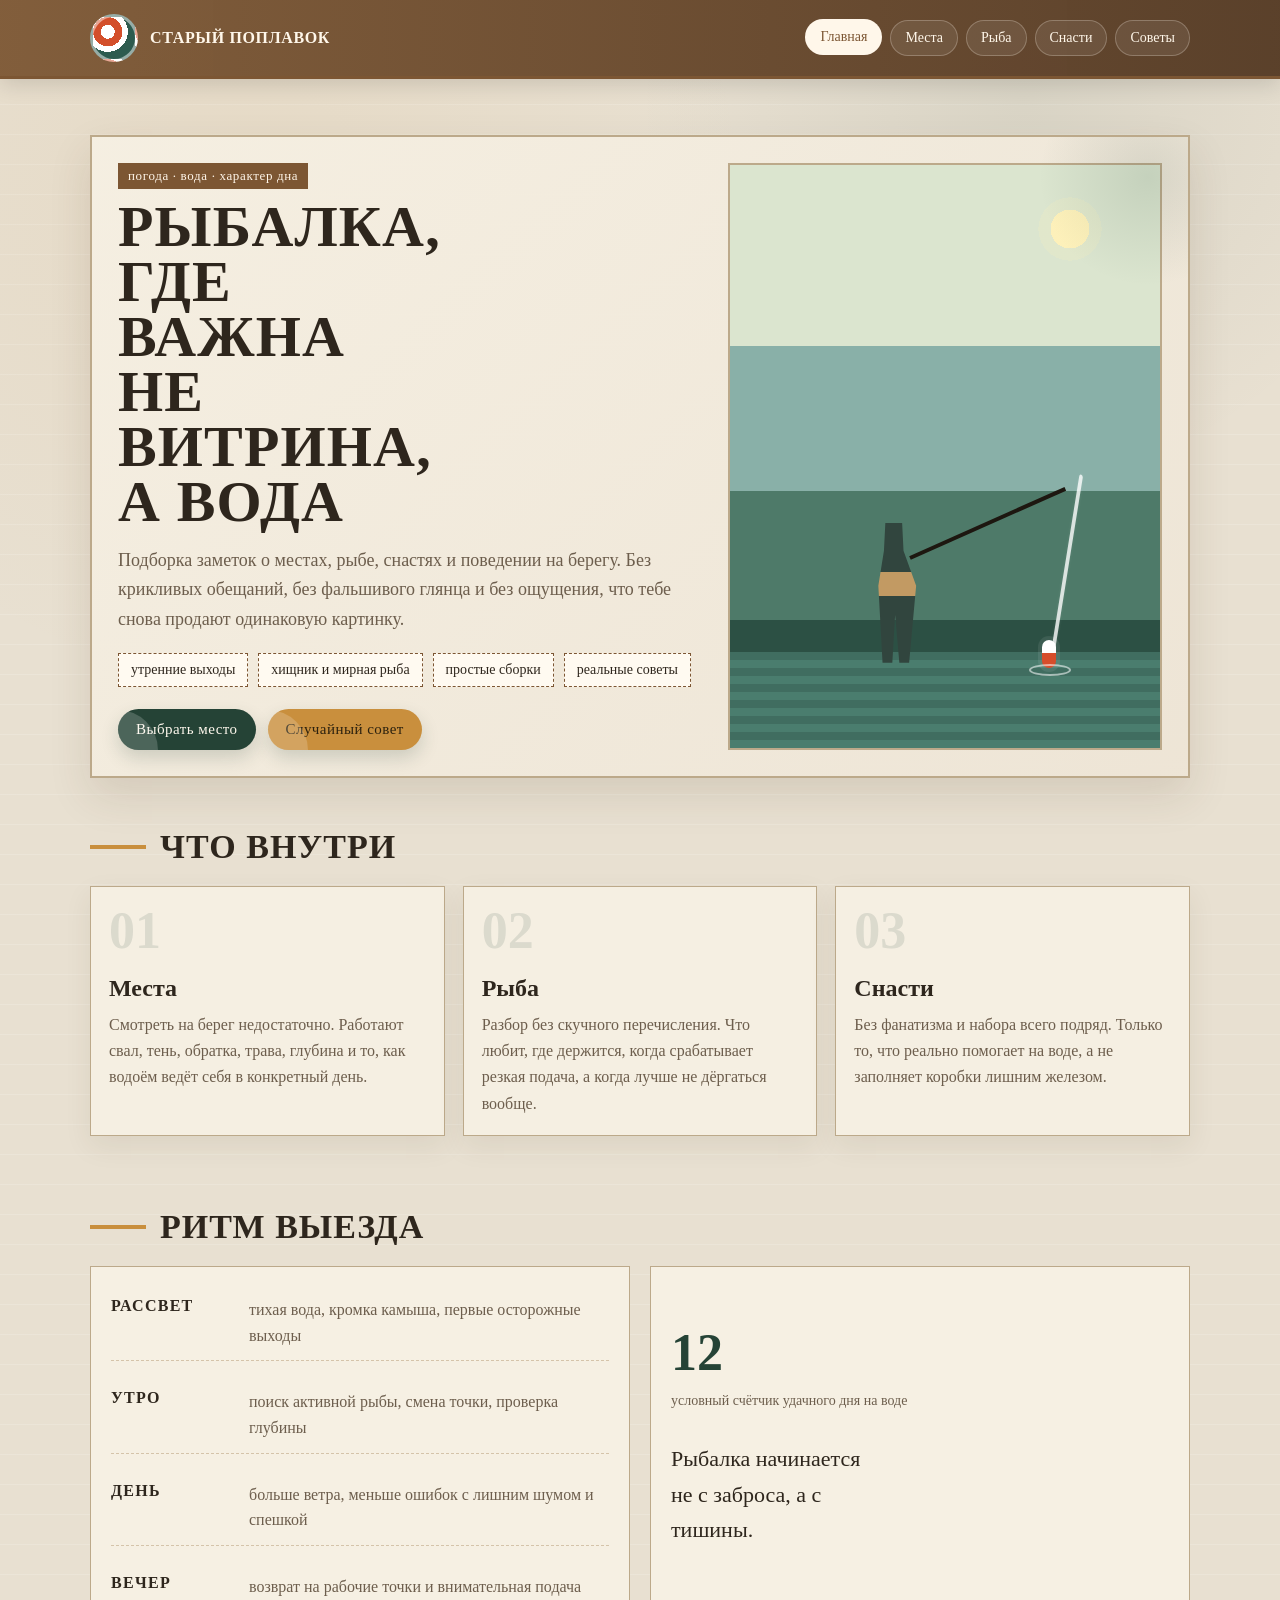
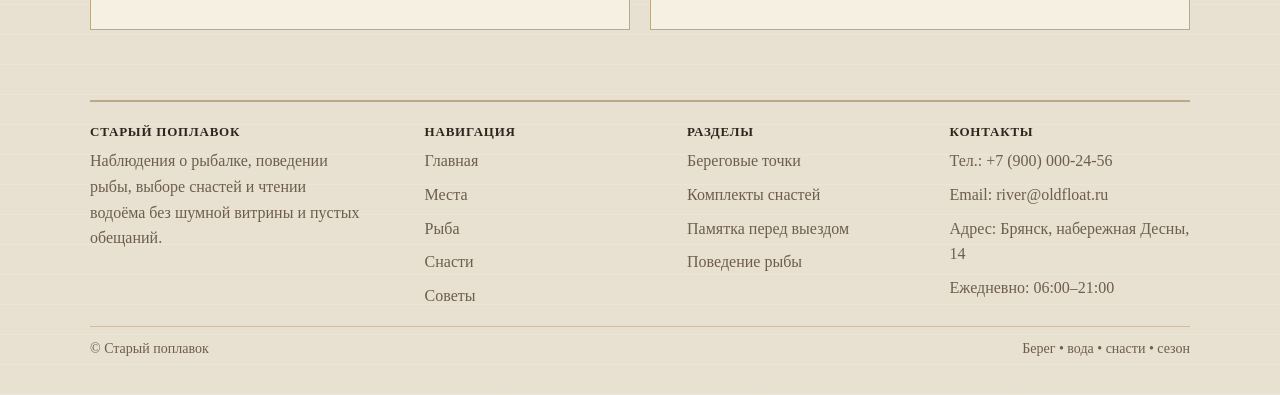
==== index.html @ b64a4b58 "Add files via upload" ====
<!doctype html>
<html lang="ru">
<head>
  <meta charset="UTF-8">
  <meta name="viewport" content="width=device-width, initial-scale=1.0">
  <title>Старый поплавок — о рыбалке без шума</title>
  <link rel="stylesheet" href="styles.css">
</head>
<body>
  <header class="topbar">
    <div class="container topbar-inner">
      <div class="brand"><div class="brand-badge"></div><div>Старый поплавок</div></div>
      <nav class="nav">
        <a class="active" href="index.html">Главная</a>
        <a href="spots.html">Места</a>
        <a href="fish.html">Рыба</a>
        <a href="gear.html">Снасти</a>
        <a href="tips.html">Советы</a>
      </nav>
    </div>
  </header>

  <main>
    <section class="hero">
      <div class="container hero-card">
        <div>
          <div class="ribbon">погода · вода · характер дна</div>
          <h1>Рыбалка, где важна не витрина, а вода</h1>
          <p>Подборка заметок о местах, рыбе, снастях и поведении на берегу. Без крикливых обещаний, без фальшивого глянца и без ощущения, что тебе снова продают одинаковую картинку.</p>
          <div class="tag-row">
            <div class="tag">утренние выходы</div>
            <div class="tag">хищник и мирная рыба</div>
            <div class="tag">простые сборки</div>
            <div class="tag">реальные советы</div>
          </div>
          <div class="button-row">
            <a class="btn" href="spots.html">Выбрать место</a>
            <button id="tipBtn" class="btn alt" type="button">Случайный совет</button>
          </div>
        </div>

        <div class="hero-illustration" aria-hidden="true">
          <div class="sun-glow"></div>
          <div class="shore"></div>
          <div class="water"></div>
          <div class="man"></div>
          <div class="rod"></div>
          <svg class="cast-line" viewBox="0 0 260 220" preserveAspectRatio="none" aria-hidden="true">
            <path d="M212 118 L194 188" />
          </svg>
          <div class="float"></div>
          <div class="ripples r1"></div>
          <div class="ripples r2"></div>
        </div>
      </div>
    </section>

    <section class="section">
      <div class="container">
        <div class="section-title"><span></span><h2>Что внутри</h2></div>
        <div class="grid feature-grid">
          <article class="card feature-card">
            <div class="feature-mark">01</div>
            <h3>Места</h3>
            <p>Смотреть на берег недостаточно. Работают свал, тень, обратка, трава, глубина и то, как водоём ведёт себя в конкретный день.</p>
          </article>
          <article class="card feature-card">
            <div class="feature-mark">02</div>
            <h3>Рыба</h3>
            <p>Разбор без скучного перечисления. Что любит, где держится, когда срабатывает резкая подача, а когда лучше не дёргаться вообще.</p>
          </article>
          <article class="card feature-card">
            <div class="feature-mark">03</div>
            <h3>Снасти</h3>
            <p>Без фанатизма и набора всего подряд. Только то, что реально помогает на воде, а не заполняет коробки лишним железом.</p>
          </article>
        </div>
      </div>
    </section>

    <section class="section">
      <div class="container">
        <div class="section-title"><span></span><h2>Ритм выезда</h2></div>
        <div class="split">
          <div class="list-paper timeline-paper">
            <div class="timeline-row"><strong>Рассвет</strong><span>тихая вода, кромка камыша, первые осторожные выходы</span></div>
            <div class="timeline-row"><strong>Утро</strong><span>поиск активной рыбы, смена точки, проверка глубины</span></div>
            <div class="timeline-row"><strong>День</strong><span>больше ветра, меньше ошибок с лишним шумом и спешкой</span></div>
            <div class="timeline-row"><strong>Вечер</strong><span>возврат на рабочие точки и внимательная подача</span></div>
          </div>
          <div class="list-paper quote-paper">
            <div class="counter" id="catch-count" data-target="12">0</div>
            <p class="small">условный счётчик удачного дня на воде</p>
            <p id="quote" class="rotating-quote">Рыбалка начинается не с заброса, а с тишины.</p>
          </div>
        </div>
      </div>
    </section>
  </main>

<footer class="site-footer">
  <div class="container footer-main">
    <div class="footer-col footer-branding">
      <div class="footer-title">Старый поплавок</div>
      <p>Наблюдения о рыбалке, поведении рыбы, выборе снастей и чтении водоёма без шумной витрины и пустых обещаний.</p>
    </div>
    <div class="footer-col">
      <div class="footer-heading">Навигация</div>
      <a href="index.html">Главная</a>
      <a href="spots.html">Места</a>
      <a href="fish.html">Рыба</a>
      <a href="gear.html">Снасти</a>
      <a href="tips.html">Советы</a>
    </div>
    <div class="footer-col">
      <div class="footer-heading">Разделы</div>
      <a href="spots.html#routes">Береговые точки</a>
      <a href="gear.html#kits">Комплекты снастей</a>
      <a href="tips.html#checklist">Памятка перед выездом</a>
      <a href="fish.html">Поведение рыбы</a>
    </div>
    <div class="footer-col">
      <div class="footer-heading">Контакты</div>
      <p>Тел.: +7 (900) 000-24-56</p>
      <p>Email: river@oldfloat.ru</p>
      <p>Адрес: Брянск, набережная Десны, 14</p>
      <p>Ежедневно: 06:00–21:00</p>
    </div>
  </div>
  <div class="container footer-bottom">
    <div>© Старый поплавок</div>
    <div>Берег • вода • снасти • сезон</div>
  </div>
</footer>

  <div id="tipModal" class="modal" aria-hidden="true">
    <div class="modal-card">
      <button class="modal-close" id="closeTipModal" type="button" aria-label="Закрыть">×</button>
      <div class="ribbon">случайный совет</div>
      <h3>Что стоит помнить</h3>
      <p id="modalTipText">Совет появится здесь.</p>
      <button id="nextTipBtn" class="btn" type="button">Другой совет</button>
    </div>
  </div>

  <script src="script.js"></script>
</body>
</html>
---- styles.css ----
:root{
  --bg:#e8e0d1;
  --paper:#f6f0e3;
  --deep:#254336;
  --wood:#7c5633;
  --accent:#c98f3d;
  --line:#bca98a;
  --text:#2e261d;
  --muted:#6d5e4d;
  --light:#fff8ee;
}
*{box-sizing:border-box}
html{scroll-behavior:smooth}
body{
  margin:0;
  font-family:Georgia,"Times New Roman",serif;
  color:var(--text);
  background:
    radial-gradient(circle at 20% 10%,rgba(201,143,61,.08),transparent 24%),
    radial-gradient(circle at 80% 5%,rgba(37,67,54,.08),transparent 18%),
    repeating-linear-gradient(0deg,rgba(255,255,255,.16),rgba(255,255,255,.16) 1px,transparent 1px,transparent 30px),
    var(--bg);
}
body.modal-open{overflow:hidden}
a{color:inherit;text-decoration:none}
img{max-width:100%;display:block}
button{font:inherit}
.container{width:min(1100px,92%);margin:0 auto}

.topbar{
  border-bottom:3px solid var(--wood);
  background:linear-gradient(to right,rgba(124,86,51,.95),rgba(85,58,36,.96));
  color:#fff7ea;
  position:sticky;top:0;z-index:20;
  box-shadow:0 6px 20px rgba(0,0,0,.12)
}
.topbar-inner{display:flex;align-items:center;justify-content:space-between;gap:20px;padding:14px 0}
.brand{display:flex;align-items:center;gap:12px;font-weight:700;letter-spacing:.04em;text-transform:uppercase}
.brand-badge{
  width:48px;height:48px;border-radius:50%;
  background:radial-gradient(circle at 35% 35%,#fff 0 18%,#d34f2b 18% 38%,#fff 38% 52%,#2d5b4f 52%);
  border:3px solid rgba(255,255,255,.5);
  animation:bob 2.8s ease-in-out infinite
}
@keyframes bob{0%,100%{transform:translateY(0)}50%{transform:translateY(-4px)}}
.nav{display:flex;flex-wrap:wrap;gap:8px}
.nav a{
  padding:9px 14px;border:1px solid rgba(255,247,234,.25);background:rgba(255,255,255,.08);
  border-radius:999px;font-size:14px;transition:.25s
}
.nav a:hover,.nav a.active{background:#fff7ea;color:var(--wood);transform:translateY(-1px)}

.hero{padding:56px 0 26px}
.hero-card{
  background:linear-gradient(135deg,rgba(246,240,227,.94),rgba(238,229,214,.95));
  border:2px solid var(--line);
  box-shadow:0 18px 40px rgba(70,50,25,.12);
  display:grid;grid-template-columns:1.15fr .85fr;gap:22px;
  padding:26px;position:relative;overflow:hidden
}
.hero-card:after{
  content:"";position:absolute;right:-70px;top:-70px;width:220px;height:220px;border-radius:50%;
  background:radial-gradient(circle,rgba(37,67,54,.12),transparent 70%)
}
.hero h1{font-size:58px;line-height:.95;margin:0 0 16px;text-transform:uppercase;letter-spacing:.02em;max-width:10ch}
.hero p{font-size:18px;line-height:1.65;margin:0 0 18px;color:var(--muted);max-width:62ch}
.tag-row{display:flex;flex-wrap:wrap;gap:10px;margin:18px 0 22px}
.tag{padding:8px 12px;border:1px dashed var(--wood);background:#fffaf1;font-size:14px}
.button-row{display:flex;flex-wrap:wrap;gap:12px}
.btn{
  border:none;cursor:pointer;padding:12px 18px;font-size:15px;letter-spacing:.03em;
  background:var(--deep);color:#fef8ed;border-radius:999px;box-shadow:0 8px 18px rgba(37,67,54,.18);
  transition:.25s;position:relative;overflow:hidden
}
.btn.alt{background:var(--accent);color:#2d220f}
.btn:hover{transform:translateY(-2px) scale(1.01)}
.btn::after{
  content:"";position:absolute;inset:auto auto -40px -40px;width:80px;height:80px;border-radius:50%;
  background:rgba(255,255,255,.18);transition:.35s
}
.btn:hover::after{transform:scale(3)}

.hero-illustration{
  min-height:330px;border:2px solid var(--line);
  background:linear-gradient(to top,#2c5044 0 22%,#4e7a69 22% 44%,#89b0a8 44% 69%,#dbe5cf 69%);
  position:relative;overflow:hidden
}
.sun-glow{position:absolute;right:54px;top:28px;width:72px;height:72px;border-radius:50%;background:radial-gradient(circle,rgba(255,241,185,.95) 0 38%,rgba(255,241,185,.18) 38% 62%,transparent 62%)}
.hero-illustration .shore{position:absolute;bottom:72px;left:-10px;right:-10px;height:18px;background:#74512f;transform:skewX(-14deg)}
.hero-illustration .water{position:absolute;bottom:0;left:0;right:0;height:96px;background:repeating-linear-gradient(180deg,#406d60,#406d60 8px,#4a7d6e 8px,#4a7d6e 16px)}
.hero-illustration .man{position:absolute;bottom:85px;left:30%;width:70px;height:140px;background:linear-gradient(#31453e 0 35%,#c29a63 35% 52%,#31453e 52% 100%);clip-path:polygon(38% 0,62% 0,64% 20%,82% 45%,72% 100%,58% 100%,52% 66%,48% 100%,34% 100%,28% 45%,36% 20%)}
.hero-illustration .rod{position:absolute;bottom:188px;left:42%;width:170px;height:4px;background:#1d1710;transform:rotate(-24deg);transform-origin:left center}
.hero-illustration .line{position:absolute;left:71.5%;top:126px;width:2px;height:132px;background:rgba(255,255,255,.8);transform:rotate(6deg);transform-origin:top center}
.hero-illustration .float{position:absolute;left:72.5%;bottom:80px;width:14px;height:28px;border-radius:14px;background:linear-gradient(#fff 0 45%,#d64d2b 45%);box-shadow:0 0 0 4px rgba(255,255,255,.08)}
.ripples{position:absolute;border:2px solid rgba(255,255,255,.33);border-radius:50%;width:42px;height:12px;left:69.5%;bottom:72px;animation:ripple 2.8s ease-out infinite}
.r2{animation-delay:1.4s}
@keyframes ripple{0%{transform:scale(.8);opacity:.8}100%{transform:scale(1.8);opacity:0}}

.section{padding:24px 0 48px}
.section-title{display:flex;align-items:center;gap:14px;margin-bottom:20px}
.section-title h2{margin:0;font-size:34px;text-transform:uppercase;letter-spacing:.03em}
.section-title span{width:56px;height:4px;background:var(--accent)}
.note{background:var(--paper);border-left:5px solid var(--accent);padding:18px 18px 18px 22px;line-height:1.7;box-shadow:0 10px 25px rgba(50,35,20,.08)}
.grid{display:grid;grid-template-columns:repeat(3,1fr);gap:18px}
.card{background:rgba(246,240,227,.96);border:1px solid var(--line);padding:18px;box-shadow:0 10px 26px rgba(70,50,25,.08);transition:.25s}
.card:hover{transform:translateY(-4px) rotate(-.25deg)}
.card h3{margin:0 0 10px;font-size:24px}
.card p{margin:0;color:var(--muted);line-height:1.65}
.ribbon{display:inline-block;background:var(--wood);color:#fff6ea;padding:5px 10px;font-size:13px;letter-spacing:.05em;margin-bottom:10px}
.split{display:grid;grid-template-columns:1fr 1fr;gap:20px}
.list-paper{background:var(--paper);border:1px solid var(--line);padding:18px 20px}
.list-paper ul{margin:0;padding-left:22px;line-height:1.9}
.feature-card{position:relative;overflow:hidden;min-height:210px}
.feature-mark{font-size:52px;font-weight:700;line-height:1;color:rgba(37,67,54,.12);margin-bottom:18px}
.timeline-paper{display:grid;gap:16px}
.timeline-row{display:grid;grid-template-columns:120px 1fr;gap:18px;padding:12px 0;border-bottom:1px dashed #d5c4aa}
.timeline-row:last-child{border-bottom:none}
.timeline-row strong{text-transform:uppercase;letter-spacing:.08em}
.timeline-row span{color:var(--muted);line-height:1.6}
.quote-paper{display:flex;flex-direction:column;justify-content:center;align-items:flex-start;min-height:260px}
.counter{font-size:52px;font-weight:700;color:var(--deep);line-height:1}
.small{font-size:14px;color:var(--muted)}
.rotating-quote{margin-top:18px;font-size:22px;line-height:1.6;max-width:18ch;transition:opacity .2s,transform .2s}
.rotating-quote.fade-swap{opacity:.2;transform:translateY(4px)}

.table-wrap{background:var(--paper);border:1px solid var(--line);overflow:auto}
table{width:100%;border-collapse:collapse}
th,td{padding:14px 12px;border-bottom:1px solid #d8cbb5;text-align:left;vertical-align:top}
th{background:#ede3d2;text-transform:uppercase;font-size:12px;letter-spacing:.08em}

.fish-layout{display:grid;grid-template-columns:240px 1fr;gap:20px;margin-top:22px}
.fish-menu{display:grid;gap:10px;align-content:start}
.fish-tab{
  width:100%;text-align:left;padding:14px 16px;border:1px solid var(--line);background:var(--light);
  color:var(--text);border-radius:16px;cursor:pointer;transition:.25s
}
.fish-tab:hover,.fish-tab.active{background:var(--deep);color:#fff7ea;transform:translateX(4px)}
.fish-stage{min-height:420px;position:relative;overflow:hidden}
.fish-view{display:none;animation:fadeRise .35s ease}
.fish-view.active{display:block}
@keyframes fadeRise{from{opacity:0;transform:translateY(8px)}to{opacity:1;transform:none}}
.fish-banner{display:grid;grid-template-columns:190px 1fr;gap:20px;padding:18px;border-radius:24px;margin-bottom:18px;align-items:center}
.fish-banner h3{margin:0 0 10px;font-size:34px}
.fish-banner p{color:var(--text)}
.fish-banner.warm{background:linear-gradient(135deg,#f0e0bc,#ead0a7)}
.fish-banner.cool{background:linear-gradient(135deg,#d6e4db,#bdd0c7)}
.fish-banner.gold{background:linear-gradient(135deg,#edd39c,#e6c27d)}
.fish-banner.mist{background:linear-gradient(135deg,#e5e5dd,#d4d2c2)}
.fish-silhouette{
  width:160px;height:88px;position:relative;
  background:linear-gradient(to right,#ba8740,#f2cd8d);
  border-radius:70px 42px 42px 70px;
  clip-path:polygon(0 50%,14% 10%,74% 0,100% 50%,74% 100%,14% 90%);
  box-shadow:inset 0 -8px 0 rgba(0,0,0,.08)
}
.fish-silhouette::after{content:"";position:absolute;right:-12px;top:28px;border-left:26px solid rgba(102,68,28,.8);border-top:16px solid transparent;border-bottom:16px solid transparent}
.fish-silhouette.pike{transform:scaleX(1.15);background:linear-gradient(to right,#7b8f58,#b7cb88)}
.fish-silhouette.okun{background:linear-gradient(to right,#c8892c,#f0c36d)}
.fish-silhouette.lesh{background:linear-gradient(to right,#8f8578,#ccc0af);height:96px}
.fish-silhouette.plotva{background:linear-gradient(to right,#a8917b,#d9c1a9)}
.fish-silhouette.lin{background:linear-gradient(to right,#5f7054,#98b07e)}
.fish-facts{display:grid;grid-template-columns:repeat(3,1fr);gap:14px}
.fish-facts div{background:#fffaf1;border:1px dashed var(--line);padding:14px;border-radius:16px;display:grid;gap:8px}
.fish-facts strong{text-transform:uppercase;font-size:12px;letter-spacing:.08em;color:var(--muted)}
.fish-facts span{line-height:1.5}

.tips-split{align-items:stretch}
.tips-stack{display:grid;gap:14px}
.tip-strip{border-left:4px solid var(--accent)}
.advice-panel{display:flex;flex-direction:column;justify-content:center;min-height:100%}
.check-grid{display:grid;grid-template-columns:repeat(3,1fr);gap:18px;margin-top:22px}
.check-card{background:var(--paper);border:1px solid var(--line);padding:18px;box-shadow:0 10px 24px rgba(70,50,25,.08)}
.check-card h3{margin:0 0 12px;font-size:22px}
.check-card ul{margin:0;padding-left:20px;line-height:1.8;color:var(--muted)}

.modal{
  position:fixed;inset:0;background:rgba(24,20,15,.52);display:flex;align-items:center;justify-content:center;
  padding:20px;opacity:0;pointer-events:none;transition:.25s;z-index:40
}
.modal.show{opacity:1;pointer-events:auto}
.modal-card{
  width:min(520px,100%);background:linear-gradient(135deg,#f8f1e3,#efe0c4);border:2px solid var(--line);
  box-shadow:0 24px 50px rgba(0,0,0,.24);padding:24px;border-radius:24px;position:relative;transform:translateY(12px);transition:.25s
}
.modal.show .modal-card{transform:translateY(0)}
.modal-card h3{margin:0 0 12px;font-size:30px}
.modal-card p{font-size:18px;line-height:1.7;margin:0 0 18px;color:var(--text)}
.modal-close{
  position:absolute;right:14px;top:10px;border:none;background:transparent;font-size:34px;line-height:1;cursor:pointer;color:var(--wood)
}

.footer{padding:26px 0 50px;color:var(--muted)}
.footer-box{border-top:2px solid var(--line);padding-top:20px;display:flex;justify-content:space-between;gap:16px;flex-wrap:wrap}

@media (max-width:900px){
  .hero-card,.split,.grid,.check-grid,.fish-layout,.fish-facts,.gear-grid,.spot-stage,.footer-main{grid-template-columns:1fr}
  .hero h1{font-size:42px;max-width:none}
  .fish-banner{grid-template-columns:1fr}
  .timeline-row{grid-template-columns:1fr;gap:6px}
}


.cast-line{position:absolute;inset:0;width:100%;height:100%;pointer-events:none}
.cast-line path{fill:none;stroke:rgba(255,255,255,.78);stroke-width:2.2;stroke-linecap:round;filter:drop-shadow(0 0 1px rgba(255,255,255,.12))}
.site-footer{padding:22px 0 38px;color:var(--muted)}
.footer-main{border-top:2px solid var(--line);padding-top:22px;display:grid;grid-template-columns:1.3fr 1fr 1fr 1fr;gap:22px}
.footer-col{display:grid;align-content:start;gap:8px}
.footer-col a,.footer-col p{margin:0;line-height:1.6}
.footer-title,.footer-heading{font-weight:700;color:var(--text);text-transform:uppercase;letter-spacing:.06em;font-size:13px}
.footer-branding p{max-width:34ch}
.footer-bottom{border-top:1px solid #ccbca1;margin-top:18px;padding-top:14px;display:flex;justify-content:space-between;gap:12px;flex-wrap:wrap;font-size:14px}
.spot-stage{display:grid;grid-template-columns:1fr 1fr;gap:18px;margin-top:22px}
.spot-stage.second{margin-top:18px}
.spot-card{position:relative;min-height:290px;padding:24px;border:1px solid var(--line);overflow:hidden;background:linear-gradient(180deg,rgba(246,240,227,.96),rgba(236,227,208,.97));box-shadow:0 10px 26px rgba(70,50,25,.08)}
.spot-card::before{content:"";position:absolute;left:0;right:0;bottom:0;height:42%;opacity:.75}
.spot-card::after{content:"";position:absolute;inset:auto 0 0 0;height:14px;background:repeating-linear-gradient(90deg,rgba(255,255,255,.06),rgba(255,255,255,.06) 26px,rgba(0,0,0,.04) 26px,rgba(0,0,0,.04) 52px)}
.spot-card.reeds::before{background:linear-gradient(180deg,transparent 0 40%,rgba(64,103,85,.95) 40% 100%)}
.spot-card.current::before{background:linear-gradient(180deg,transparent 0 38%,rgba(82,122,126,.85) 38% 100%)}
.spot-card.bridge::before{background:linear-gradient(180deg,transparent 0 40%,rgba(71,90,79,.92) 40% 100%)}
.spot-card.shelf::before{background:linear-gradient(180deg,transparent 0 42%,rgba(95,120,97,.9) 42% 100%)}
.spot-card h3,.spot-card p,.spot-card ul,.spot-badge{position:relative;z-index:1}
.spot-card h3{margin:10px 0 12px;font-size:30px}
.spot-card p{line-height:1.65;max-width:34ch}
.spot-card ul{margin:16px 0 0;padding-left:20px;line-height:1.8}
.spot-badge{display:inline-block;padding:6px 10px;border:1px solid rgba(46,38,29,.18);background:rgba(255,248,238,.82);text-transform:uppercase;letter-spacing:.08em;font-size:12px}
.gear-grid{display:grid;grid-template-columns:repeat(3,1fr);gap:18px;margin-top:22px}
.gear-card{background:rgba(246,240,227,.96);border:1px solid var(--line);padding:20px;box-shadow:0 10px 26px rgba(70,50,25,.08);transition:.25s}
.gear-card:hover{transform:translateY(-4px)}
.gear-top{display:grid;grid-template-columns:78px 1fr;gap:16px;align-items:center;margin-bottom:12px}
.gear-kicker{text-transform:uppercase;letter-spacing:.08em;font-size:12px;color:var(--muted)}
.gear-card h3{margin:4px 0 0;font-size:28px}
.gear-card p{line-height:1.7;color:var(--muted)}
.gear-card ul{margin:14px 0 0;padding-left:20px;line-height:1.8}
.gear-icon{width:78px;height:78px;border-radius:22px;background:#e8dcc5;position:relative;border:1px solid #ccb893}
.float-kit::before{content:"";position:absolute;left:34px;top:14px;width:10px;height:44px;border-radius:10px;background:linear-gradient(#fff 0 48%,#d45534 48%)}
.float-kit::after{content:"";position:absolute;left:18px;bottom:15px;width:42px;height:12px;border:2px solid rgba(60,98,82,.6);border-radius:50%}
.spin-kit::before{content:"";position:absolute;left:16px;top:42px;width:46px;height:4px;background:#2e261d;transform:rotate(-24deg);transform-origin:left center}
.spin-kit::after{content:"";position:absolute;left:44px;top:26px;width:14px;height:14px;border:3px solid #7c5633;border-radius:50%}
.feeder-kit::before{content:"";position:absolute;left:20px;top:22px;width:40px;height:24px;border:3px solid #7c5633;border-radius:8px;box-shadow:inset 0 0 0 3px transparent;background:repeating-linear-gradient(90deg,#7c5633,#7c5633 3px,transparent 3px,transparent 9px)}
.feeder-kit::after{content:"";position:absolute;left:30px;top:46px;width:18px;height:18px;border-left:3px solid #7c5633;border-bottom:3px solid #7c5633;transform:rotate(-45deg)}
.mini-title{margin:0 0 14px;font-size:24px}
.kit-line{display:grid;gap:4px;padding:10px 0;border-bottom:1px dashed #d5c4aa}
.kit-line:last-child{border-bottom:none}
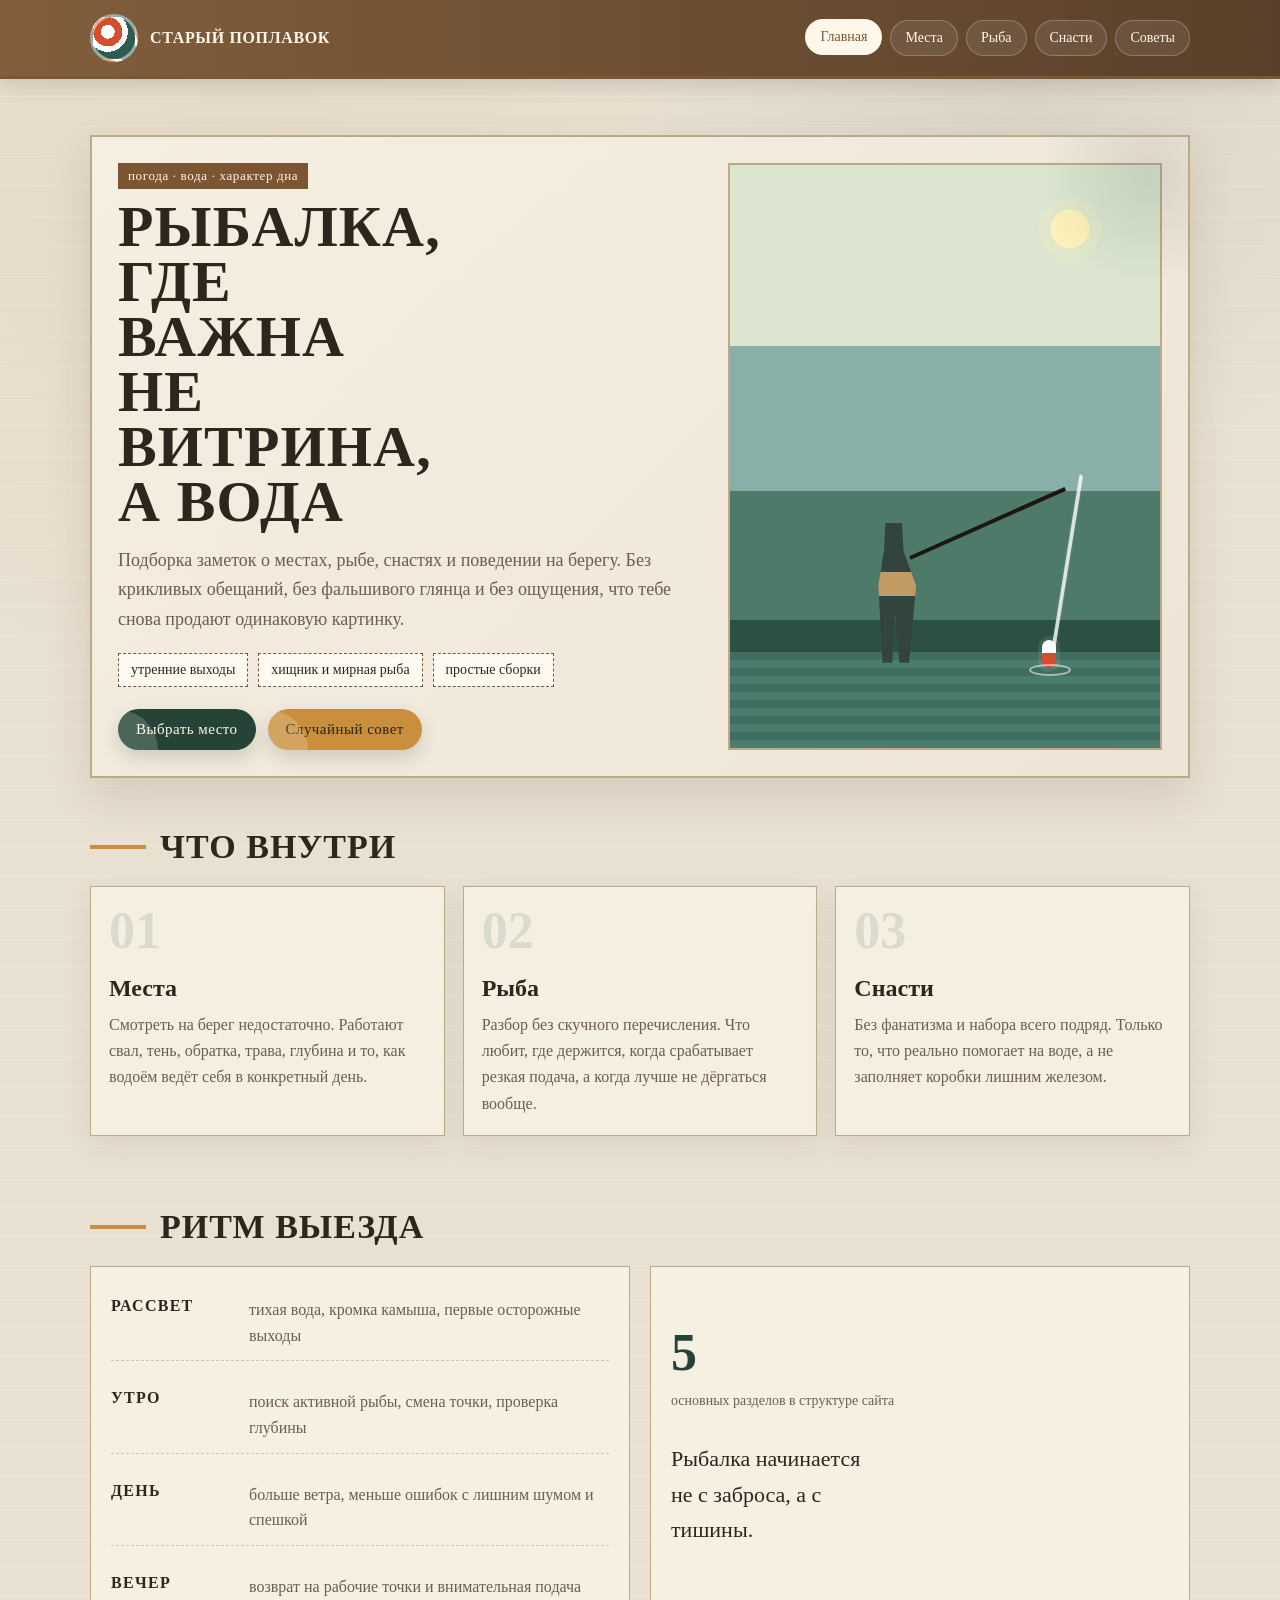
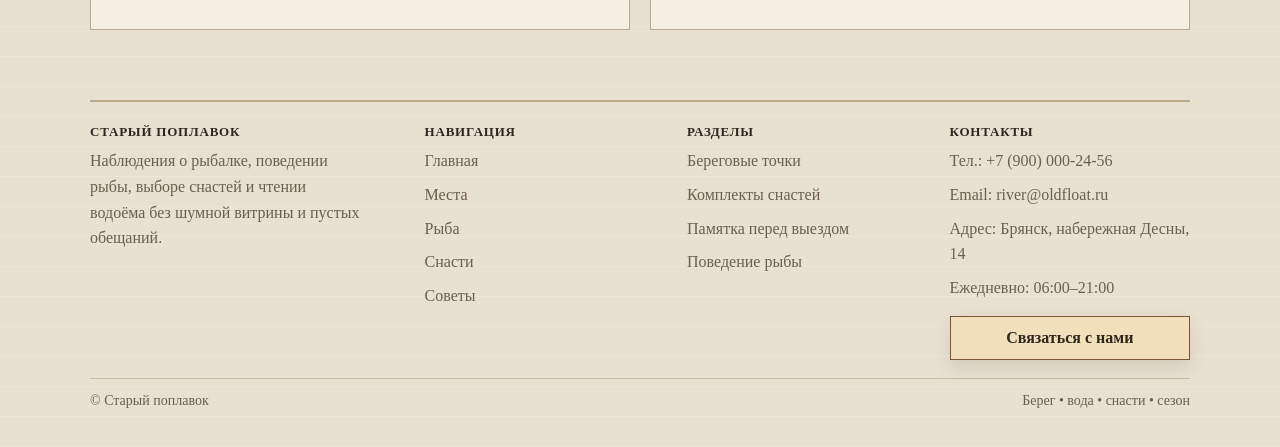
==== commit e1a9a51c: "Add files via upload" ====
--- a/index.html
+++ b/index.html
@@ -31,8 +31,7 @@
             <div class="tag">утренние выходы</div>
             <div class="tag">хищник и мирная рыба</div>
             <div class="tag">простые сборки</div>
-            <div class="tag">реальные советы</div>
-          </div>
+                      </div>
           <div class="button-row">
             <a class="btn" href="spots.html">Выбрать место</a>
             <button id="tipBtn" class="btn alt" type="button">Случайный совет</button>
@@ -89,8 +88,8 @@
             <div class="timeline-row"><strong>Вечер</strong><span>возврат на рабочие точки и внимательная подача</span></div>
           </div>
           <div class="list-paper quote-paper">
-            <div class="counter" id="catch-count" data-target="12">0</div>
-            <p class="small">условный счётчик удачного дня на воде</p>
+            <div class="counter" id="catch-count" data-target="5">0</div>
+            <p class="small">основных разделов в структуре сайта</p>
             <p id="quote" class="rotating-quote">Рыбалка начинается не с заброса, а с тишины.</p>
           </div>
         </div>
@@ -119,12 +118,13 @@
       <a href="tips.html#checklist">Памятка перед выездом</a>
       <a href="fish.html">Поведение рыбы</a>
     </div>
-    <div class="footer-col">
+    <div class="footer-col footer-contact">
       <div class="footer-heading">Контакты</div>
       <p>Тел.: +7 (900) 000-24-56</p>
       <p>Email: river@oldfloat.ru</p>
       <p>Адрес: Брянск, набережная Десны, 14</p>
       <p>Ежедневно: 06:00–21:00</p>
+      <button class="footer-contact-btn" id="contactBtn" type="button">Связаться с нами</button>
     </div>
   </div>
   <div class="container footer-bottom">
@@ -132,6 +132,24 @@
     <div>Берег • вода • снасти • сезон</div>
   </div>
 </footer>
+
+<div id="contactModal" class="modal" aria-hidden="true">
+  <div class="modal-card contact-card">
+    <button class="modal-close" id="closeContactModal" type="button" aria-label="Закрыть">×</button>
+    <div class="ribbon">обратная связь</div>
+    <h3>Напишите нам</h3>
+    <p class="contact-intro">Оставьте сообщение, если хотите уточнить подбор снастей, поведение рыбы или условия на воде.</p>
+    <form class="contact-form" id="contactForm">
+      <label>Имя<input type="text" name="name" placeholder="Ваше имя" required></label>
+      <label>Email<input type="email" name="email" placeholder="name@example.com" required></label>
+      <label>Сообщение<textarea name="message" rows="5" placeholder="Коротко опишите вопрос" required></textarea></label>
+      <div class="contact-actions">
+        <button class="btn" type="submit">Отправить</button>
+        <span class="form-status" id="contactStatus"></span>
+      </div>
+    </form>
+  </div>
+</div>
 
   <div id="tipModal" class="modal" aria-hidden="true">
     <div class="modal-card">
--- a/styles.css
+++ b/styles.css
@@ -164,6 +164,14 @@
 .fish-facts strong{text-transform:uppercase;font-size:12px;letter-spacing:.08em;color:var(--muted)}
 .fish-facts span{line-height:1.5}
 
+.fish-photo{
+  width:190px;height:140px;border-radius:22px;border:2px solid rgba(255,248,238,.6);
+  background-size:cover;background-position:center center;
+  box-shadow:0 14px 28px rgba(0,0,0,.16);
+}
+.fish-banner .ribbon{margin-bottom:12px}
+.fish-banner p{line-height:1.7}
+
 .tips-split{align-items:stretch}
 .tips-stack{display:grid;gap:14px}
 .tip-strip{border-left:4px solid var(--accent)}
@@ -196,6 +204,7 @@
   .hero-card,.split,.grid,.check-grid,.fish-layout,.fish-facts,.gear-grid,.spot-stage,.footer-main{grid-template-columns:1fr}
   .hero h1{font-size:42px;max-width:none}
   .fish-banner{grid-template-columns:1fr}
+  .fish-photo{width:100%;height:220px}
   .timeline-row{grid-template-columns:1fr;gap:6px}
 }
 
@@ -241,3 +250,25 @@
 .mini-title{margin:0 0 14px;font-size:24px}
 .kit-line{display:grid;gap:4px;padding:10px 0;border-bottom:1px dashed #d5c4aa}
 .kit-line:last-child{border-bottom:none}
+
+
+.footer-contact-btn{
+  margin-top:8px;padding:12px 16px;border:1px solid var(--wood);background:#f1e0bb;color:var(--text);
+  font:inherit;font-weight:700;cursor:pointer;box-shadow:0 8px 18px rgba(70,50,25,.12);transition:.25s;
+}
+.footer-contact-btn:hover{transform:translateY(-2px);background:#ead1a0}
+.contact-card{max-width:620px}
+.contact-intro{margin-bottom:14px;color:var(--muted)}
+.contact-form{display:grid;gap:14px}
+.contact-form label{display:grid;gap:8px;font-weight:700;color:var(--text)}
+.contact-form input,.contact-form textarea{
+  width:100%;padding:12px 14px;border:1px solid #c7b18d;background:#fffaf1;color:var(--text);
+  font:inherit;resize:vertical;box-sizing:border-box;border-radius:12px;
+}
+.contact-form input:focus,.contact-form textarea:focus{outline:2px solid rgba(139,110,71,.25);border-color:var(--wood)}
+.contact-actions{display:flex;align-items:center;gap:14px;flex-wrap:wrap}
+.form-status{font-size:14px;color:var(--muted)}
+.spot-card{min-height:380px;padding:24px 24px 122px}
+.spot-card::before{left:0;right:0;bottom:0;height:96px;opacity:.85}
+.spot-card::after{height:16px}
+.spot-card p{max-width:none}
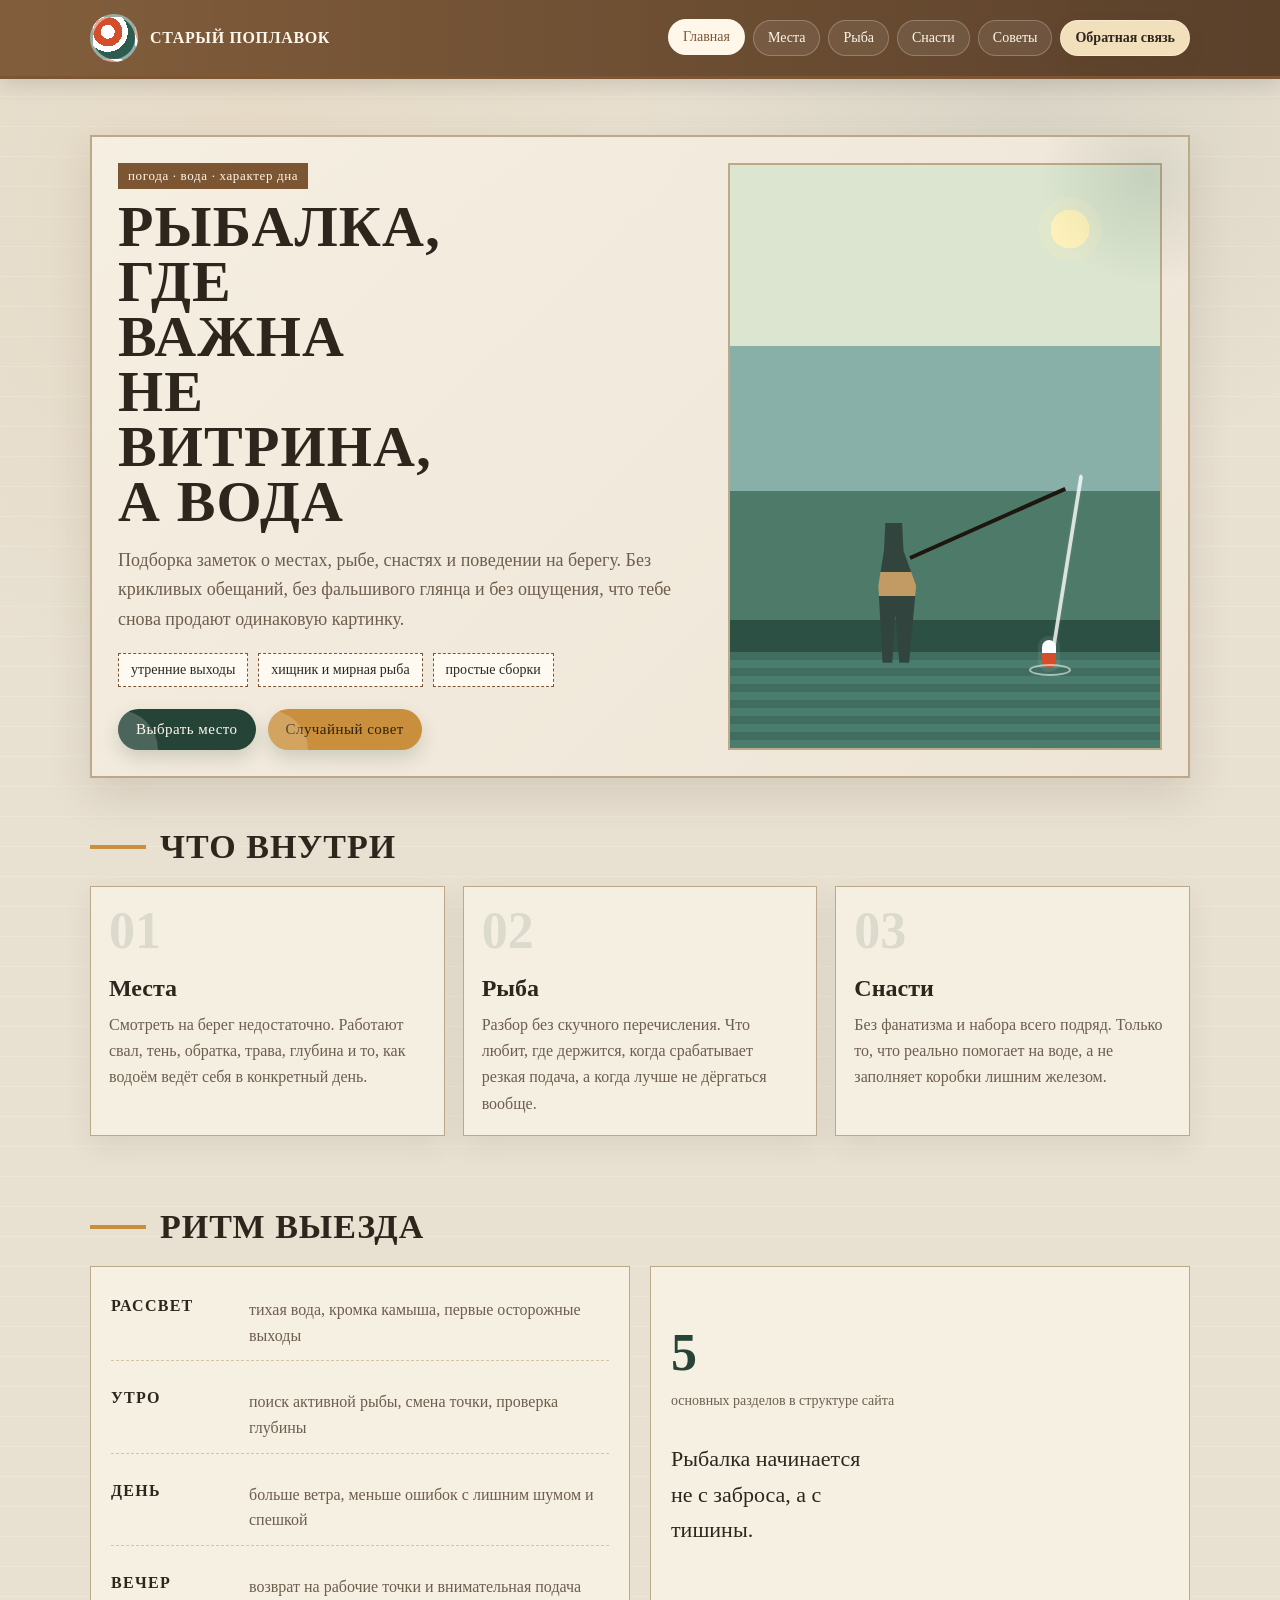
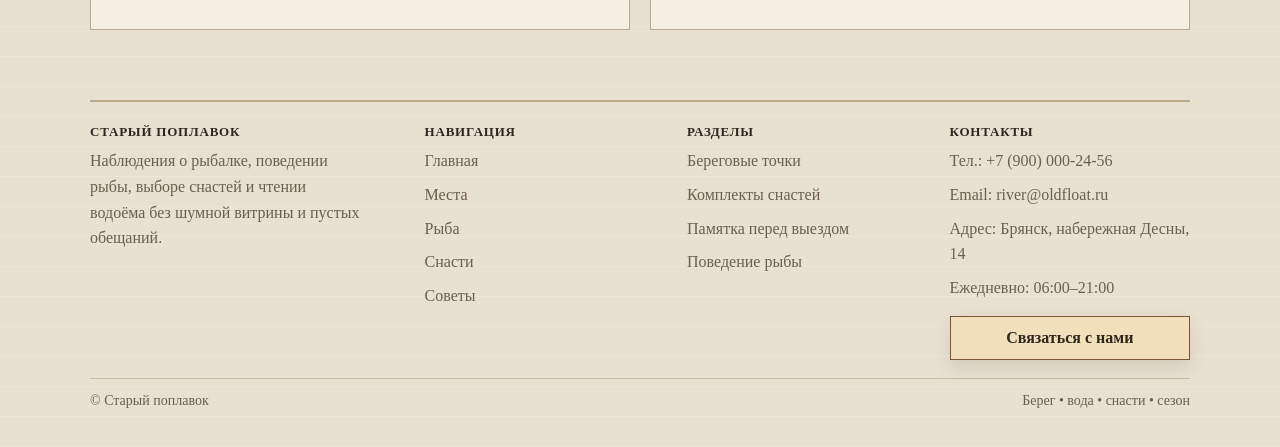
==== commit 82a8d1e7: "Add files via upload" ====
--- a/index.html
+++ b/index.html
@@ -16,6 +16,7 @@
         <a href="fish.html">Рыба</a>
         <a href="gear.html">Снасти</a>
         <a href="tips.html">Советы</a>
+        <a href="#contact" class="nav-contact-btn" data-open-contact="true">Обратная связь</a>
       </nav>
     </div>
   </header>
--- a/styles.css
+++ b/styles.css
@@ -49,6 +49,19 @@
   border-radius:999px;font-size:14px;transition:.25s
 }
 .nav a:hover,.nav a.active{background:#fff7ea;color:var(--wood);transform:translateY(-1px)}
+.nav-contact-btn{
+  background:#f1e0bb !important;
+  color:var(--text) !important;
+  border:1px solid rgba(255,247,234,.38) !important;
+  font-weight:700;
+  box-shadow:0 8px 18px rgba(70,50,25,.12);
+}
+.nav-contact-btn:hover{
+  background:#fff7ea !important;
+  color:var(--wood) !important;
+  transform:translateY(-1px);
+}
+
 
 .hero{padding:56px 0 26px}
 .hero-card{
